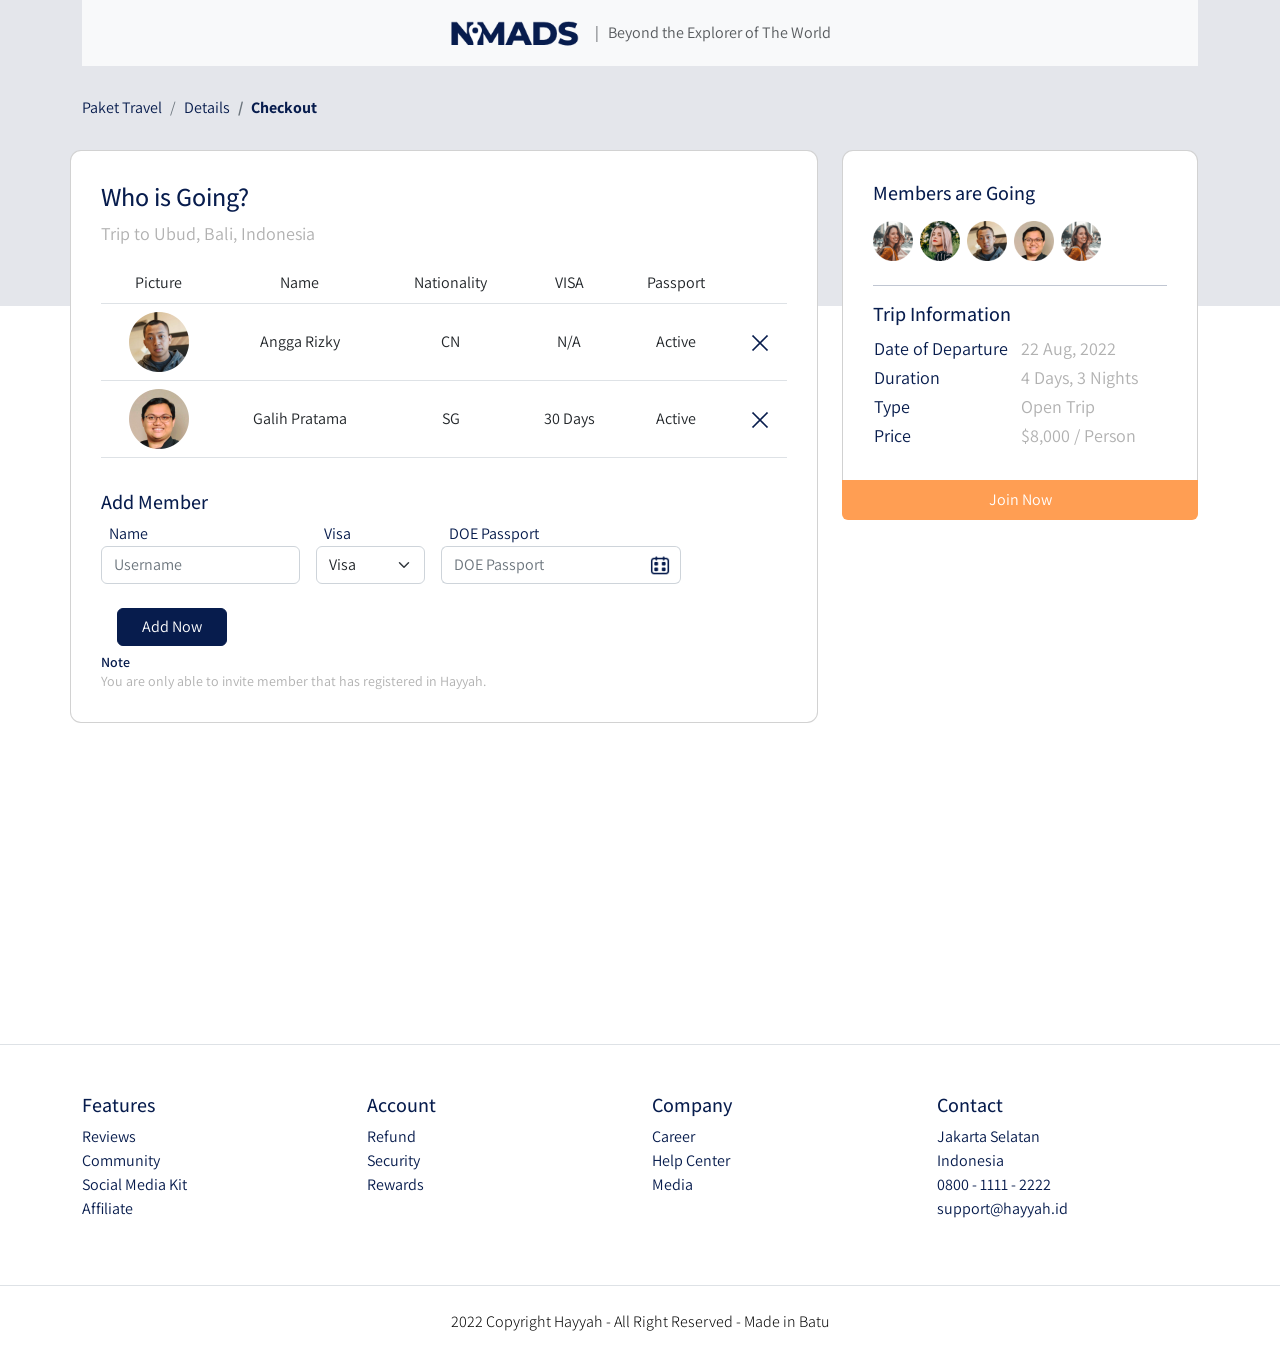
==== checkout.html @ 76435b39 "Changes to be committed: 	new file:   checkout.html 	new file:   details.html 	new file:   frontend/" ====
<!DOCTYPE html>
<html lang="en">
    <head>
        <meta charset="UTF-8">
        <meta name="viewport" content="width=device-width, initial-scale=1.0">
        <meta http-equiv="X-UA-Compatible" content="ie=edge">
        <title>Document</title>
        <!-- Google Fonts -->
        <link rel="preconnect" href="https://fonts.googleapis.com">
        <link rel="preconnect" href="https://fonts.gstatic.com" crossorigin>
        <link href="https://fonts.googleapis.com/css2?family=Assistant:wght@200;300;400;500;600;700;800&family=Playfair+Display:ital,wght@0,400;0,500;0,600;0,700;0,800;0,900;1,400;1,500;1,600;1,700;1,800;1,900&display=swap" rel="stylesheet">
        <!-- Bootstrap CSS -->
        <link rel="stylesheet" href="frontend/libraries/bootstrap/css/bootstrap.css">
        <!-- XZoom CSS -->
        <link rel="stylesheet" href="frontend/libraries/xzoom/xzoom.min.css">
        <!-- Gijgo CSS -->
        <link rel="stylesheet" href="frontend/libraries/gijgo/css/gijgo.min.css">
        <!-- Costum CSS -->
        <link rel="stylesheet" href="frontend/styles/style.css">
    </head>
    <body>
        <!-- NavBar Starts -->
        <div class="container">
            <nav class="navbar navbar-expand-lg bg-light">
                <div class="container-fluid">
                    <div class="navbar-nav ms-auto me-auto me-lg-0">
                        <a href="index.html" class="navbar-brand">
                            <img src="frontend/images/logo.png" alt="">
                        </a>
                    </div>

                    <ul class="navbar-nav me-auto d-none d-lg-block">
                        <li>
                            <span class="text-muted">
                                | &nbsp; Beyond the Explorer of The World
                            </span>
                        </li>
                    </ul>
                </div>
            </nav>
        </div>
        <!-- NavBar Ends -->

        <!-- Header Starts -->
        <main>
            <section class="section-details-header">

            </section>

            <section class="section-details-content">
                <div class="container">
                    <div class="row">
                        <div class="col">
                            <nav>
                                <ol class="breadcrumb">
                                    <li class="breadcrumb-item">Paket Travel</li>
                                    <li class="breadcrumb-item">Details</li>
                                    <li class="breadcrumb-item active">Checkout</li>
                                </ol>
                            </nav>
                        </div>
                    </div>

                    <div class="row">
                        <div class="col-lg-8 ps-lg-0">
                            <div class="card card-details">
                                <h1>Who is Going?</h1>
                                <p>Trip to Ubud, Bali, Indonesia</p>

                                <div class="attendee">
                                    <table class="table table-responsive-sm text-center">
                                        <thead>
                                            <tr>
                                                <td>Picture</td>
                                                <td>Name</td>
                                                <td>Nationality</td>
                                                <td>VISA</td>
                                                <td>Passport</td>
                                                <td></td>
                                            </tr>
                                        </thead>

                                        <tbody>
                                            <tr>
                                                <td>
                                                    <img src="frontend/images/avatar-4@2x.png" height="60">
                                                </td>
                                                <td class="align-middle">
                                                    Angga Rizky
                                                </td>
                                                <td class="align-middle">
                                                    CN
                                                </td>
                                                <td class="align-middle">
                                                    N/A
                                                </td>
                                                <td class="align-middle">
                                                    Active
                                                </td>
                                                <td class="align-middle">
                                                    <a href="#">
                                                        <img src="frontend/images/ic_remove@2x.png" alt="" width="20">
                                                    </a>
                                                </td>
                                            </tr>
                                            <tr>
                                                <td>
                                                    <img src="frontend/images/avatar-5@2x.png" height="60">
                                                </td>
                                                <td class="align-middle">
                                                    Galih Pratama
                                                </td>
                                                <td class="align-middle">
                                                    SG
                                                </td>
                                                <td class="align-middle">
                                                    30 Days
                                                </td>
                                                <td class="align-middle">
                                                    Active
                                                </td>
                                                <td class="align-middle">
                                                    <a href="#">
                                                        <img src="frontend/images/ic_remove@2x.png" alt="" width="20">
                                                    </a>
                                                </td>
                                            </tr>
                                        </tbody>
                                    </table>
                                </div>

                                <div class="member mt-3">
                                    <h2>Add Member</h2>
                                    <form class="d-flex flex-row align-items-center flex-wrap">
                                        <div class="row">
                                            <div class="col">
                                                <label for="username" class="sr-only ms-2">Name</label>
                                                <input type="text" class="form-control mb-2 me-sm-2" name="username" id="username" placeholder="Username">
                                            </div>
                                        </div>

                                        <div class="row">
                                            <div class="col ms-3">
                                                <label for="visa" class="sr-only ms-2">Visa</label>
                                                <select name="visa" id="visa" class="form-select mb-2 me-sm-2">
                                                    <option value="visa" selected>Visa</option>
                                                    <option value="30Days">30 Days</option>
                                                    <option value="NA">N/A</option>
                                                </select>
                                            </div>
                                        </div>

                                        <div class="row">
                                            <div class="col ms-3">
                                                <label for="doePassport" class="sr-only ms-2">DOE Passport</label>
                                                <div class="input-group mb-2 me-sm-2">
                                                    <input type="text" name="doePassport" id="doePassport" class="form-control datepicker" placeholder="DOE Passport">
                                                </div>
                                            </div>
                                        </div>

                                        <div class="row">
                                            <div class="col ms-3 mt-3">
                                                <button type="submit" class="btn btn-add-now px-4">Add Now</button>
                                            </div>
                                        </div>
                                    </form>

                                    <h3 class="mt-2 mb-0">Note</h3>
                                    <p class="disclaimer mb-0">
                                        You are only able to invite member that has registered in Hayyah.
                                    </p>
                                </div>
                            </div>
                        </div>

                        <div class="col-lg-4">
                            <div class="card card-details card-right">
                                <h2>Members are Going</h2>

                                <div class="members my-2">
                                    <img src="frontend/images/avatar-2@2x.png" class="members-img me-1">
                                    <img src="frontend/images/avatar-3@2x.png" class="members-img me-1">
                                    <img src="frontend/images/avatar-4@2x.png" class="members-img me-1">
                                    <img src="frontend/images/avatar-5@2x.png" class="members-img me-1">
                                    <img src="frontend/images/avatar-2@2x.png" class="members-img me-1">
                                </div>

                                <hr>

                                <h2>Trip Information</h2>
                                <table class="trip-information">
                                    <tr>
                                        <th width="50%">Date of Departure</th>
                                        <td width="50%">22 Aug, 2022</td>
                                    </tr>
                                    <tr>
                                        <th width="50%">Duration</th>
                                        <td width="50%">4 Days, 3 Nights</td>
                                    </tr>
                                    <tr>
                                        <th width="50%">Type</th>
                                        <td width="50%">Open Trip</td>
                                    </tr>
                                    <tr>
                                        <th width="50%">Price</th>
                                        <td width="50%">$8,000 / Person</td>
                                    </tr>
                                </table>
                            </div>

                            <div class="join-container">
                                <a href="#" class="btn d-block btn-join-now mt-3 py-2">Join Now</a>
                            </div>
                        </div>
                    </div>
                </div>
            </section>
        </main>
        <!-- Header Ends -->

        <!-- Footer Starts -->
        <footer class="section-footer mt-5 mb-4 border-top">
            <div class="container pt-5 pb-5">
                <div class="row jusify-content-center">
                    <div class="col-12">
                        <div class="row">
                            <div class="col-sm-12 col-md-6 col-lg-3">
                                <h5>Features</h5>

                                <ul class="list-unstyled">
                                    <li><a href="#">Reviews</a></li>
                                    <li><a href="#">Community</a></li>
                                    <li><a href="#">Social Media Kit</a></li>
                                    <li><a href="#">Affiliate</a></li>
                                </ul>
                            </div>

                            <div class="col-sm-12 col-md-6 col-lg-3">
                                <h5>Account</h5>

                                <ul class="list-unstyled">
                                    <li><a href="#">Refund</a></li>
                                    <li><a href="#">Security</a></li>
                                    <li><a href="#">Rewards</a></li>
                                </ul>
                            </div>

                            <div class="col-sm-12 col-md-6 col-lg-3">
                                <h5>Company</h5>

                                <ul class="list-unstyled">
                                    <li><a href="#">Career</a></li>
                                    <li><a href="#">Help Center</a></li>
                                    <li><a href="#">Media</a></li>
                                </ul>
                            </div>

                            <div class="col-sm-12 col-md-6 col-lg-3">
                                <h5>Contact</h5>

                                <ul class="list-unstyled">
                                    <li><a href="#">Jakarta Selatan</a></li>
                                    <li><a href="#">Indonesia</a></li>
                                    <li><a href="#">0800 - 1111 - 2222</a></li>
                                    <li><a href="#">support@hayyah.id</a></li>
                                </ul>
                            </div>
                        </div>
                    </div>
                </div>
            </div>

            <div class="container-fluid">
                <div class="row justify-content-center align-items-center border-top pt-4">
                    <div class="col-auto text-black fw-light">2022 Copyright Hayyah - All Right Reserved - Made in Batu</div>
                </div>
            </div>
        </footer>
        <!-- Footer Ends -->

        <!-- JQuery JS -->
        <script src="frontend/libraries/jquery/jquery-3.6.0.min.js"></script>
        <!-- Popper JS -->
        <!-- <script src="https://unpkg.com/@popperjs/core@2"></script> -->
        <script src="https://cdn.jsdelivr.net/npm/@popperjs/core@2.11.5/dist/umd/popper.min.js" integrity="sha384-Xe+8cL9oJa6tN/veChSP7q+mnSPaj5Bcu9mPX5F5xIGE0DVittaqT5lorf0EI7Vk" crossorigin="anonymous"></script>
        <!-- Bootstrap JS -->
        <script src="frontend/libraries/bootstrap/js/bootstrap.js"></script>
        <!-- Retina JS -->
        <script src="frontend/libraries/retina/retina.min.js"></script>
        <!-- XZoom JS -->
        <script src="frontend/libraries/xzoom/xzoom.min.js"></script>
        <!-- Gijgo JS -->
        <script src="frontend/libraries/gijgo/js/gijgo.min.js"></script>
        <!-- Custom JS -->
        <script>
            $( document ).ready( function () {
                // XZoom
                $( '.xzoom, .xzoom-gallery' ).xzoom( {
                    zoomWidth: 500,
                    title: false,
                    tint: '#333',
                    Xoffset: 15
                } );

                // Gijgo
                $( '.datepicker' ).datepicker( {
                    uiLibrary: 'bootstrap4',
                    icons: {
                        rightIcon: '<img src="frontend/images/ic_doe.png" />'
                    }
                } );
            } );
        </script>
    </body>
</html>
---- frontend/libraries/xzoom/xzoom.min.css ----
.xzoom-lens img,.xzoom-preview img,.xzoom-source img{display:block;max-width:none;max-height:none;-webkit-transition:none;-moz-transition:none;-o-transition:none;transition:none}.xzoom-container{display:inline-block}.xzoom-thumbs{text-align:center;margin-bottom:10px}.xzoom{-webkit-box-shadow:0 0 5px 0 rgba(0,0,0,.5);-moz-box-shadow:0 0 5px 0 rgba(0,0,0,.5);box-shadow:0 0 5px 0 rgba(0,0,0,.5)}.xzoom2,.xzoom3,.xzoom4,.xzoom5{-webkit-box-shadow:0 0 5px 0 rgba(0,0,0,.5);-moz-box-shadow:0 0 5px 0 rgba(0,0,0,.5);box-shadow:0 0 5px 0 rgba(0,0,0,.5)}.xzoom-gallery,.xzoom-gallery2,.xzoom-gallery3,.xzoom-gallery4,.xzoom-gallery5{border:1px solid #cecece;margin-left:5px;margin-bottom:10px}.xzoom-hidden,.xzoom-source{display:block;position:static;float:none;clear:both}.xzoom-hidden{overflow:hidden}.xzoom-preview{border:1px solid #888;background:#2f4f4f;box-shadow:0 0 10px rgba(0,0,0,.5)}.xzoom-lens{border:1px solid #555;box-shadow:0 0 10px rgba(0,0,0,.5);cursor:crosshair}.xzoom-loading{background-position:center center;background-repeat:no-repeat;border-radius:100%;opacity:.7;background:url(../example/images/xloading.gif);width:48px;height:48px}.xactive{-webkit-box-shadow:0 0 3px 0 #4aa9d2;-moz-box-shadow:0 0 3px 0 #4aa9d2;box-shadow:0 0 3px 0 #4aa9d2;border:1px solid #4aaad2}.xzoom-caption{position:absolute;bottom:-43px;left:0;background:#000;width:100%;text-align:left}.xzoom-caption span{color:#fff;font-family:Arial,sans-serif;display:block;font-size:.75em;font-weight:700;padding:10px}
---- frontend/libraries/gijgo/css/gijgo.min.css ----
.gj-button-md,.gj-text-align-center{text-align:center}.gj-button-md,.gj-modal{overflow:hidden;outline:0}.gj-button-md,.gj-button-md-group{position:relative;vertical-align:middle}.gj-button,.gj-button-md,.gj-cursor-pointer{cursor:pointer}.gj-button{background-color:#f5f5f5;border:1px solid #ddd;color:#000;border-radius:3px;padding:6px 10px}.gj-unselectable{-webkit-touch-callout:none;-webkit-user-select:none;-khtml-user-select:none;-moz-user-select:none;-ms-user-select:none;user-select:none}.gj-row{display:-webkit-box;display:-ms-flexbox;display:flex;-ms-flex-wrap:wrap;flex-wrap:wrap}.gj-margin-left-5{margin-left:5px}.gj-margin-left-10{margin-left:10px}.gj-width-full{width:100%}.gj-font-size-16{font-size:16px}.gj-hidden{display:none}.gj-button-md{background:0 0;border:none;border-radius:2px;color:rgba(0,0,0,.87);height:36px;margin:0;min-width:64px;padding:0 16px;display:inline-block;font-family:Roboto,Helvetica,Arial,sans-serif;font-size:1rem;font-weight:500;text-transform:uppercase;letter-spacing:0;will-change:box-shadow;transition:box-shadow .2s cubic-bezier(.4,0,1,1),background-color .2s cubic-bezier(.4,0,.2,1),color .2s cubic-bezier(.4,0,.2,1);text-decoration:none;line-height:36px;-webkit-user-select:none;-moz-user-select:none;-ms-user-select:none;user-select:none}.gj-button-md:hover{background-color:rgba(158,158,158,.2)}.gj-button-md:disabled{color:rgba(0,0,0,.26);background:0 0}.gj-button-md .gj-icon,.gj-button-md .material-icons{vertical-align:middle}.gj-button-md.gj-button-md-icon{width:24px;height:31px;min-width:24px;padding:0;display:table}ul.gj-list-bootstrap li [data-role=image],ul.gj-list-md li [data-role=checkbox],ul.gj-list-md li [data-role=image]{height:24px;width:24px}.gj-button-md.gj-button-md-icon .gj-icon,.gj-button-md.gj-button-md-icon .material-icons{display:table-cell;margin-right:0;width:24px;height:24px}.gj-button-md.active{background-color:rgba(158,158,158,.4)}.gj-button-md-group{display:inline-block}.gj-textbox-md{border:none;border-bottom:1px solid rgba(0,0,0,.42);display:block;font-family:Helvetica,Arial,sans-serif;font-size:16px;line-height:16px;padding:4px 0;margin:0;width:100%;background:0 0;text-align:left;color:rgba(0,0,0,.87)}.gj-textbox-md:active,.gj-textbox-md:focus{border-bottom:2px solid rgba(0,0,0,.42);outline:0}.gj-textbox-md::placeholder{color:#8e8e8e}.gj-textbox-md:-ms-input-placeholder{color:#8e8e8e}.gj-textbox-md::-ms-input-placeholder{color:#8e8e8e}.gj-md-spacer-24{min-width:24px;width:24px;display:inline-block}.gj-md-spacer-32{min-width:32px;width:32px;display:inline-block}.gj-modal{position:fixed;top:0;right:0;bottom:0;left:0;z-index:1203;display:none;-webkit-overflow-scrolling:touch;background-color:rgba(0,0,0,.54118);transition:.2s ease opacity;will-change:opacity}ul.gj-list li [data-role=wrapper]{display:table;width:100%}ul.gj-list li [data-role=checkbox],ul.gj-list li [data-role=image]{display:table-cell;vertical-align:middle;text-align:center}ul.gj-list li [data-role=display]{display:table-cell;vertical-align:middle;cursor:pointer}ul.gj-list li [data-role=display]:empty:before{content:"\200b"}ul.gj-list-bootstrap{padding-left:0;margin-bottom:0}ul.gj-list-bootstrap li{padding:0}ul.gj-list-bootstrap li [data-role=wrapper]{padding:0 10px}ul.gj-list-bootstrap li [data-role=checkbox]{width:24px;padding:3px}ul.gj-list-bootstrap li [data-role=display]{padding:8px 0 8px 4px}.list-group-item.active ul li,.list-group-item.active:focus ul li,.list-group-item.active:hover ul li{text-shadow:none;color:initial}ul.gj-list-md{padding:0;list-style:none;line-height:24px;letter-spacing:0;color:#616161}.gj-picker-md,ul.gj-list-md li{font-family:Roboto,Helvetica,Arial,sans-serif;font-size:16px;font-weight:400;letter-spacing:.04em;line-height:1}ul.gj-list-md li{display:list-item;list-style-type:none;padding:0;min-height:unset;box-sizing:border-box;align-items:center;cursor:default;overflow:hidden;-webkit-flex-direction:row;-ms-flex-direction:row;flex-direction:row;-webkit-flex-wrap:nowrap;-ms-flex-wrap:nowrap;flex-wrap:nowrap}ul.gj-list-md li [data-role=display]{padding:8px 0 8px 5px;order:0;flex-grow:2;text-decoration:none;box-sizing:border-box;align-items:center;text-align:left;color:rgba(0,0,0,.87)}ul.gj-list-md li.disabled>[data-role=wrapper]>[data-role=display]{color:#9E9E9E}.gj-list-md-active{background:#e0e0e0;color:#3f51b5}.gj-picker{position:absolute;z-index:1203;background-color:#fff}.gj-picker .selected{color:#fff}.gj-picker-md{color:rgba(0,0,0,.87);border:1px solid #E0E0E0}.gj-modal .gj-picker-md{border:0}.gj-picker-md [role=header]{color:rgba(255,255,255,.54);display:flex;background:#2196f3;align-items:baseline;user-select:none;justify-content:center}.gj-picker-md [role=footer]{float:right;padding:10px}.gj-picker-md [role=footer] button.gj-button-md{color:#2196f3;font-weight:700;font-size:13px}.gj-picker-bootstrap{border:1px solid #E0E0E0}.gj-picker-bootstrap .selected{color:#888}.gj-picker-bootstrap [role=header]{background:#eee;color:#AAA}@font-face{font-family:gijgo-material;src:url(../fonts/gijgo-material.eot?235541);src:url(../fonts/gijgo-material.eot?235541#iefix) format('embedded-opentype'),url(../fonts/gijgo-material.ttf?235541) format('truetype'),url(../fonts/gijgo-material.woff?235541) format('woff'),url(../fonts/gijgo-material.svg?235541#gijgo-material) format('svg');font-weight:400;font-style:normal}.gj-icon{font-family:gijgo-material!important;font-size:24px;speak:none;font-style:normal;font-weight:400;font-variant:normal;text-transform:none;line-height:1;letter-spacing:0;-webkit-font-feature-settings:"liga";-moz-font-feature-settings:"liga=1";-moz-font-feature-settings:"liga";-ms-font-feature-settings:"liga" 1;font-feature-settings:"liga";-webkit-font-variant-ligatures:discretionary-ligatures;font-variant-ligatures:discretionary-ligatures;-webkit-font-smoothing:antialiased;-moz-osx-font-smoothing:grayscale}.gj-icon.undo:before{content:"\e900"}.gj-icon.vertical-align-top:before{content:"\e901"}.gj-icon.vertical-align-center:before{content:"\e902"}.gj-icon.vertical-align-bottom:before{content:"\e903"}.gj-icon.arrow-dropup:before{content:"\e904"}.gj-icon.clock:before{content:"\e905"}.gj-icon.refresh:before{content:"\e906"}.gj-icon.last-page:before{content:"\e907"}.gj-icon.first-page:before{content:"\e908"}.gj-icon.cancel:before{content:"\e909"}.gj-icon.clear:before{content:"\e90a"}.gj-icon.check-circle:before{content:"\e90b"}.gj-icon.delete:before{content:"\e90c"}.gj-icon.arrow-upward:before{content:"\e90d"}.gj-icon.arrow-forward:before{content:"\e90e"}.gj-icon.arrow-downward:before{content:"\e90f"}.gj-icon.arrow-back:before{content:"\e910"}.gj-icon.list-numbered:before{content:"\e911"}.gj-icon.list-bulleted:before{content:"\e912"}.gj-icon.indent-increase:before{content:"\e913"}.gj-icon.indent-decrease:before{content:"\e914"}.gj-icon.redo:before{content:"\e915"}.gj-icon.align-right:before{content:"\e916"}.gj-icon.align-left:before{content:"\e917"}.gj-icon.align-justify:before{content:"\e918"}.gj-icon.align-center:before{content:"\e919"}.gj-icon.strikethrough:before{content:"\e91a"}.gj-icon.italic:before{content:"\e91b"}.gj-icon.underlined:before{content:"\e91c"}.gj-icon.bold:before{content:"\e91d"}.gj-icon.arrow-dropdown:before{content:"\e91e"}.gj-icon.done:before{content:"\e91f"}.gj-icon.pencil:before{content:"\e920"}.gj-icon.minus:before{content:"\e921"}.gj-icon.plus:before{content:"\e922"}.gj-icon.chevron-up:before{content:"\e923"}.gj-icon.chevron-right:before{content:"\e924"}.gj-icon.chevron-down:before{content:"\e925"}.gj-icon.chevron-left:before{content:"\e926"}.gj-icon.event:before{content:"\e927"}.gj-draggable{cursor:move}.gj-resizable-handle{position:absolute;font-size:.1px;display:block;-ms-touch-action:none;touch-action:none;z-index:1203}.gj-dialog-bootstrap [data-role=title],.gj-dialog-bootstrap4 [data-role=title]{display:inline}.gj-dialog-bootstrap,.gj-dialog-bootstrap4,.gj-dialog-md{z-index:1202;overflow:hidden}.gj-resizable-n{cursor:n-resize;height:7px;width:100%;top:-5px;left:0}.gj-resizable-e{cursor:e-resize;width:7px;right:-5px;top:0;height:100%}.gj-resizable-s{cursor:s-resize;height:7px;width:100%;bottom:-5px;left:0}.gj-resizable-w{cursor:w-resize;width:7px;left:-5px;top:0;height:100%}.gj-resizable-se{cursor:se-resize;width:12px;height:12px;right:1px;bottom:1px}.gj-resizable-sw{cursor:sw-resize;width:9px;height:9px;left:-5px;bottom:-5px}.gj-resizable-nw{cursor:nw-resize;width:9px;height:9px;left:-5px;top:-5px}.gj-resizable-ne{cursor:ne-resize;width:9px;height:9px;right:-5px;top:-5px}.gj-dialog-footer{position:absolute;bottom:0;width:100%;margin-top:0}.gj-dialog-scrollable [data-role=body]{overflow-x:hidden;overflow-y:scroll}.gj-dialog-bootstrap [data-role=close]{line-height:1.42857143}.gj-dialog-bootstrap4 [data-role=close]{line-height:1.5}.gj-dialog-md{background-color:#FFF;border:none;box-shadow:0 11px 15px -7px rgba(0,0,0,.2),0 24px 38px 3px rgba(0,0,0,.14),0 9px 46px 8px rgba(0,0,0,.12);box-sizing:border-box;position:relative;display:-webkit-box;display:-webkit-flex;display:-ms-flexbox;display:flex;-webkit-box-orient:vertical;-webkit-box-direction:normal;-webkit-flex-direction:column;-ms-flex-direction:column;flex-direction:column;-webkit-background-clip:padding-box;background-clip:padding-box;outline:0}.gj-dialog-md-header{padding:24px 24px 0;font-family:Roboto,Helvetica,Arial,sans-serif}.gj-dialog-md-title{margin:0;font-weight:400;display:inline;line-height:28px;font-size:20px}.gj-dialog-md-close{-webkit-appearance:none;padding:0;cursor:pointer;background:0 0;border:0;float:right;line-height:28px;font-size:28px}.gj-dialog-md-body{padding:20px 24px 24px;color:rgba(0,0,0,.54);font-family:Helvetica,Arial,sans-serif;font-size:14px;font-weight:400;line-height:20px}.gj-dialog-md-footer{padding:8px 8px 8px 24px;display:-webkit-flex;display:-ms-flexbox;display:flex;-webkit-flex-direction:row-reverse;-ms-flex-direction:row-reverse;flex-direction:row-reverse;-webkit-flex-wrap:wrap;-ms-flex-wrap:wrap;flex-wrap:wrap;box-sizing:border-box}.gj-dialog-md-footer>:first-child{margin-right:0}.gj-dialog-md-footer>*{margin-right:8px;height:36px}DIV.gj-grid-wrapper{margin:auto;position:relative;clear:both;z-index:1}TABLE.gj-grid{margin:auto;border-collapse:collapse;width:100%;table-layout:fixed}TABLE.gj-grid THEAD TH [data-role=selectAll]{margin:auto}table.gj-grid-bootstrap thead th [data-role=sorticon],table.gj-grid-md thead th [data-role=sorticon]{margin-left:5px}TABLE.gj-grid THEAD TH [data-role=title],TABLE.gj-grid THEAD TH [data-role=sorticon]{display:inline-block}TABLE.gj-grid THEAD TH{overflow:hidden;text-overflow:ellipsis}TABLE.gj-grid.autogrow-header-row THEAD TH{overflow:auto;text-overflow:initial;white-space:pre-wrap;-ms-word-break:break-word;word-break:break-word}TABLE.gj-grid>tbody>tr>td{overflow:hidden;position:relative}table.gj-grid tbody div[data-role=display]{vertical-align:middle;text-indent:0;white-space:pre-wrap;-ms-word-break:break-word;word-break:break-word}table.gj-grid.fixed-body-rows tbody div[data-role=display]{overflow:hidden;text-overflow:ellipsis;white-space:nowrap;-ms-word-break:initial;word-break:initial}table.gj-grid tfoot DIV[data-role=display]{vertical-align:middle;text-indent:0;display:flex}TABLE.gj-grid .fa{padding:2px}TABLE.gj-grid>tbody>tr>td>div{padding:2px;overflow:hidden}DIV.gj-grid-wrapper DIV.gj-grid-loading-cover{background:#BBB;opacity:.5;position:absolute;vertical-align:middle}DIV.gj-grid-wrapper DIV.gj-grid-loading-text{position:absolute;font-weight:700}table.gj-grid-bootstrap thead th{background-color:#f5f5f5;vertical-align:middle}table.gj-grid-bootstrap thead th [data-role=sorticon] i.gj-icon,table.gj-grid-bootstrap thead th [data-role=sorticon] i.material-icons{position:absolute;font-size:20px;top:15px}table.gj-grid-bootstrap tbody tr td div[data-role=display]{padding:0}.gj-grid-bootstrap-4 .gj-checkbox-bootstrap{display:inline-block;padding-top:2px}.gj-grid-bootstrap-4 tbody tr.active{background-color:rgba(0,0,0,.075)}.gj-grid-md{position:relative;border:1px solid #e0e0e0;border-collapse:collapse;white-space:nowrap;font-size:13px;font-family:Roboto,Helvetica,Arial,sans-serif;background-color:#fff}.gj-grid-md td:first-of-type,.gj-grid-md th:first-of-type{padding-left:24px}.gj-grid-md td,.gj-grid-md th{padding:12px 18px;position:relative;box-sizing:border-box}.gj-grid-md th{vertical-align:bottom;font-weight:700;line-height:31px;letter-spacing:0;height:56px;font-size:12px;color:rgba(0,0,0,.54);text-align:right}.gj-grid-md td{height:48px;border-top:1px solid #e0e0e0;border-bottom:1px solid #e0e0e0;text-align:left;color:rgba(0,0,0,.87)}.gj-grid-bootstrap tbody tr.gj-grid-top-border td,.gj-grid-md tbody tr.gj-grid-top-border td{border-top:2px solid #777}.gj-grid-bootstrap tbody tr.gj-grid-bottom-border td,.gj-grid-md tbody tr.gj-grid-bottom-border td{border-bottom:2px solid #777}.gj-grid-md tbody tr{position:relative;height:48px;transition-duration:.28s;transition-timing-function:cubic-bezier(.4,0,.2,1);transition-property:background-color}.gj-grid-md tbody tr:hover{background-color:#EEE}.gj-grid-md tbody tr.gj-grid-md-select{background-color:#F5F5F5}table.gj-grid-md thead th [data-role=sorticon] i.gj-icon,table.gj-grid-md thead th [data-role=sorticon] i.material-icons{position:absolute;font-size:16px;top:19px}table.gj-grid-md thead th.gj-grid-select-all{padding-bottom:3px}@media only all{td.display-1120,td.display-320,td.display-480,td.display-640,td.display-800,td.display-960,th.display-1120,th.display-320,th.display-480,th.display-640,th.display-800,th.display-960{display:none}}@media screen and (min-width:20em){TABLE.gj-grid-bootstrap td.display-320,TABLE.gj-grid-bootstrap th.display-320{display:table-cell}}@media screen and (min-width:30em){TABLE.gj-grid-bootstrap td.display-480,TABLE.gj-grid-bootstrap th.display-480{display:table-cell}}@media screen and (min-width:40em){TABLE.gj-grid-bootstrap td.display-640,TABLE.gj-grid-bootstrap th.display-640{display:table-cell}}@media screen and (min-width:50em){TABLE.gj-grid-bootstrap td.display-800,TABLE.gj-grid-bootstrap th.display-800{display:table-cell}}@media screen and (min-width:60em){TABLE.gj-grid-bootstrap td.display-960,TABLE.gj-grid-bootstrap th.display-960{display:table-cell}}@media screen and (min-width:70em){TABLE.gj-grid-bootstrap td.display-1120,TABLE.gj-grid-bootstrap th.display-1120{display:table-cell}}.gj-grid-md tfoot tr th{padding-right:14px}.gj-grid-md tfoot tr[data-role=pager] .gj-grid-mdl-pager-label{padding-left:5px;padding-right:5px}.gj-grid-md tfoot tr[data-role=pager] .gj-dropdown-md{margin-left:12px}.gj-grid-md tfoot tr[data-role=pager] .gj-dropdown-md [role=presenter]{font-size:12px;font-weight:700;color:rgba(0,0,0,.54)}.gj-grid-md tfoot tr[data-role=pager] .gj-dropdown-md [role=presenter] [role=display]{text-align:right}.gj-grid-md tfoot tr[data-role=pager] .gj-grid-md-limit-select{margin-left:10px;font-size:12px;font-weight:700;color:rgba(0,0,0,.54)}.gj-grid-bootstrap tfoot tr[data-role=pager] th{line-height:30px;background-color:#f5f5f5}.gj-grid-bootstrap tfoot tr[data-role=pager] th>div>button,.gj-grid-bootstrap tfoot tr[data-role=pager] th>div>div{margin-right:5px}.gj-grid-bootstrap-4 tfoot tr[data-role=pager] th>div button{height:34px}.gj-grid-bootstrap-4 tfoot tr[data-role=pager] th div .gj-dropdown-bootstrap-4 .gj-dropdown-expander-mi .gj-icon{top:5px}.gj-grid-bootstrap-3 tfoot tr[data-role=pager] th>div>input{margin-right:5px;width:40px;text-align:right;display:inline-block;font-weight:700}.gj-grid-bootstrap-4 tfoot tr[data-role=pager] th>div>div.input-group{width:40px}.gj-grid-bootstrap-4 tfoot tr[data-role=pager] th>div>div.input-group input{text-align:right;font-weight:700;height:34px;padding-top:2px;padding-bottom:6px}.gj-grid-bootstrap tfoot tr[data-role=pager] th>div>select{display:inline-block;margin-right:5px;width:60px}.gj-grid-bootstrap tfoot tr[data-role=pager] th .gj-dropdown-bootstrap .gj-list-bootstrap [data-role=display]{line-height:14px}.gj-grid-bootstrap tfoot tr[data-role=pager] th .gj-dropdown-bootstrap [role=presenter] [role=display]{font-weight:700}.gj-grid-bootstrap tfoot tr[data-role=pager] th .gj-dropdown-bootstrap-3 [role=presenter]{padding:2px 8px}.gj-grid-bootstrap tfoot tr[data-role=pager] th .gj-dropdown-bootstrap-4 [role=presenter]{padding:1px 8px}.gj-grid thead tr th div.gj-grid-column-resizer-wrapper{position:relative;width:100%;height:0;top:0;left:0;padding:0}span.gj-grid-column-resizer{position:absolute;right:0;width:10px;top:-100px;height:300px;z-index:1203;cursor:e-resize}.gj-grid-resize-cursor{cursor:e-resize}.gj-grid-md tbody tr td.gj-grid-left-border,.gj-grid-md thead tr th.gj-grid-left-border{border-left:3px solid #777}.gj-grid-md tbody tr td.gj-grid-right-border,.gj-grid-md thead tr th.gj-grid-right-border{border-right:3px solid #777}.gj-grid-bootstrap tbody tr td.gj-grid-left-border,.gj-grid-bootstrap thead tr th.gj-grid-left-border{border-left:5px solid #ddd}.gj-grid-bootstrap tbody tr td.gj-grid-right-border,.gj-grid-bootstrap thead tr th.gj-grid-right-border{border-right:5px solid #ddd}.gj-dirty{position:absolute;top:0;left:0;border-style:solid;border-width:3px;border-color:red transparent transparent red;padding:0;overflow:hidden;vertical-align:top}.gj-grid-md tbody tr td.gj-grid-management-column{padding:3px}.gj-grid-md tbody tr td[data-mode=edit]{padding:0 18px}.gj-grid-bootstrap tbody tr td[data-mode=edit],.gj-grid-bootstrap tbody tr td[data-mode=edit] [data-role=edit],.gj-grid-md tbody .gj-dropdown-md [role=presenter] [role=display]{padding:0}.gj-grid-bootstrap-3 tbody tr td.gj-grid-management-column{padding:3px}.gj-grid-bootstrap-3 tbody tr td[data-mode=edit]{height:38px}.gj-grid-bootstrap-3 tbody tr td[data-mode=edit] [data-role=edit] input[type=text]{height:37px;padding:8px}.gj-grid-bootstrap-3 tbody tr td[data-mode=edit] .gj-dropdown-bootstrap [role=presenter]{border:0;border-radius:0;height:37px;padding-left:8px}.gj-grid-bootstrap-3 tbody tr td[data-mode=edit] .gj-datepicker-bootstrap{height:37px}.gj-grid-bootstrap-3 tbody tr td[data-mode=edit] .gj-datepicker-bootstrap [role=input]{height:37px;border:0;border-radius:0}.gj-grid-bootstrap-3 tbody tr td[data-mode=edit] .gj-datepicker-bootstrap [role=right-icon]{border:0;border-radius:0}.gj-grid-bootstrap-3 tbody tr td[data-mode=edit] .gj-checkbox-bootstrap{display:inline-block;padding-top:10px;height:32px}.gj-grid-bootstrap-4 tbody tr td.gj-grid-management-column{padding:6px}.gj-grid-bootstrap-4 tbody tr td[data-mode=edit] [data-role=edit] input[type=text]{height:48px;padding-left:12px}.gj-grid-bootstrap-4 tbody tr td[data-mode=edit] .gj-dropdown-bootstrap [role=presenter]{border:0;border-radius:0;height:48px;padding-left:12px;font-family:-apple-system,system-ui,BlinkMacSystemFont,"Segoe UI",Roboto,"Helvetica Neue",Arial,sans-serif}.gj-grid-bootstrap-4 tbody tr td[data-mode=edit] .gj-dropdown-bootstrap-4 [role=expander].gj-dropdown-expander-mi .gj-icon,.gj-grid-bootstrap-4 tbody tr td[data-mode=edit] .gj-dropdown-bootstrap-4 [role=expander].gj-dropdown-expander-mi .material-icons{top:13px}.gj-grid-bootstrap-4 tbody tr td[data-mode=edit] .gj-datepicker-bootstrap{height:48px}.gj-grid-bootstrap-4 tbody tr td[data-mode=edit] .gj-datepicker-bootstrap [role=input]{height:48px;border:0;border-radius:0}.gj-grid-bootstrap-4 tbody tr td[data-mode=edit] .gj-datepicker-bootstrap [role=right-icon]{background-color:#fff}.gj-grid-bootstrap-4 tbody tr td[data-mode=edit] .gj-datepicker-bootstrap [role=right-icon] button{border:0;border-radius:0;width:43px;position:relative}.gj-grid-bootstrap-4 tbody tr td[data-mode=edit] .gj-datepicker-bootstrap [role=right-icon] .gj-icon,.gj-grid-bootstrap-4 tbody tr td[data-mode=edit] .gj-datepicker-bootstrap [role=right-icon] .material-icons{top:13px;left:10px;font-size:24px}.gj-grid-bootstrap-4 tbody tr td[data-mode=edit] .gj-checkbox-bootstrap{display:inline-block;padding-top:15px;height:42px}.gj-grid-md thead tr[data-role=filter] th{border-top:1px solid #e0e0e0}div.gj-grid-wrapper div.gj-grid-bootstrap-toolbar{background-color:#f5f5f5;padding:8px;font-weight:700;border:1px solid #ddd}div.gj-grid-wrapper div.gj-grid-bootstrap-4-toolbar{background-color:#f5f5f5;padding:12px;font-weight:700;border:1px solid #ddd}div.gj-grid-wrapper div.gj-grid-md-toolbar{font-weight:700;font-size:24px;font-family:Helvetica,Arial,sans-serif;background-color:#fff;border-top:1px solid #e0e0e0;border-left:1px solid #e0e0e0;border-right:1px solid #e0e0e0;border-bottom:0;border-collapse:collapse;padding:0 18px;line-height:56px}.gj-checkbox-bootstrap,.gj-checkbox-md{min-width:0;font-weight:400;text-align:center;position:relative}table.gj-grid-scrollable tbody{overflow-y:auto;overflow-x:hidden;display:block}table.gj-grid-md.gj-grid-scrollable{border-bottom:0}table.gj-grid-md.gj-grid-scrollable tbody{border-right:1px solid #e0e0e0;border-bottom:1px solid #e0e0e0}table.gj-grid-md.gj-grid-scrollable tfoot{border-bottom:1px solid #e0e0e0}table.gj-grid-bootstrap.gj-grid-scrollable{border-bottom:0}table.gj-grid-bootstrap.gj-grid-scrollable tbody{border-right:1px solid #ddd;border-bottom:1px solid #ddd}table.gj-grid-bootstrap.gj-grid-scrollable tbody tr[data-role=row]:first-child td{border-top:0}table.gj-grid-bootstrap.gj-grid-scrollable tbody tr[data-role=row] td:first-child{border-left:0}table.gj-grid-bootstrap.gj-grid-scrollable tbody tr[data-role=row] td:last-child{border-right:0}table.gj-grid-bootstrap.gj-grid-scrollable tfoot{border-bottom:1px solid #ddd}ul.gj-list li [data-role=spacer]{display:table-cell}ul.gj-list li [data-role=expander]{display:table-cell;vertical-align:middle;text-align:center;cursor:pointer}[data-type=tree] ul li [data-role=expander].gj-tree-font-awesome-expander,[data-type=tree] ul li [data-role=expander].gj-tree-glyphicons-expander,[data-type=tree] ul li [data-role=expander].gj-tree-material-icons-expander{width:24px}[data-type=tree] ul li [data-role=expander].gj-tree-glyphicons-expander .glyphicon{top:4px;height:24px}.gj-tree-bootstrap-3 ul.gj-list-bootstrap li{border:0;border-radius:0;color:#333}.gj-tree-bootstrap-3 ul.gj-list-bootstrap li.active{color:#fff}.gj-tree-bootstrap-3 ul.gj-list-bootstrap li.disabled{color:#777;background-color:#eee}.gj-tree-bootstrap-4 ul.gj-list-bootstrap li{border:0;border-radius:0;color:#212529}.gj-tree-bootstrap-4 ul.gj-list-bootstrap li.active{color:#fff}.gj-tree-bootstrap-4 ul.gj-list-bootstrap li.disabled{color:#868e96}.gj-tree-bootstrap-4 ul.gj-list-bootstrap li ul.gj-list-bootstrap{width:100%}.gj-tree-bootstrap-border ul.gj-list-bootstrap li{border:1px solid #ddd}.gj-tree-bootstrap-border ul.gj-list-bootstrap li ul.gj-list-bootstrap li{border-left:0;border-right:0}.gj-tree-bootstrap-border ul.gj-list-bootstrap li:first-child{border-top-left-radius:4px;border-top-right-radius:4px}.gj-tree-bootstrap-border ul.gj-list-bootstrap li:last-child{border-bottom-left-radius:4px;border-bottom-right-radius:4px}.gj-tree-bootstrap-border ul.gj-list-bootstrap li ul.gj-list-bootstrap li:first-child{border-top-left-radius:0;border-top-right-radius:0}.gj-tree-bootstrap-border ul.gj-list-bootstrap li ul.gj-list-bootstrap li:last-child{border-bottom:0;border-bottom-left-radius:0;border-bottom-right-radius:0}ul.gj-list-bootstrap li [data-role=expander].gj-tree-material-icons-expander{padding-top:8px;padding-bottom:4px}.gj-tree-drag-el,.gj-tree-drag-el li{padding:0;margin:0}ul.gj-list-bootstrap li [data-role=expander].gj-tree-material-icons-expander .gj-icon{width:24px;height:24px}ul.gj-list-md li.disabled>[data-role=wrapper]>[data-role=expander]{color:#9E9E9E}.gj-tree-md-border ul.gj-list-md li{border:1px solid #616161;margin-bottom:-1px}.gj-tree-md-border ul.gj-list-md li ul.gj-list-md li{border-left:0;border-right:0}.gj-tree-md-border ul.gj-list-md li ul.gj-list-md li:last-child{border-bottom:0}.gj-tree-drop-above{border-top:1px solid #000}.gj-tree-bootstrap-3 ul.gj-list-bootstrap li [data-role=wrapper].drop-above,.gj-tree-bootstrap-4 ul.gj-list-bootstrap li [data-role=wrapper].drop-above{border-top:2px solid #000}.gj-tree-drop-below{border-bottom:1px solid #000}.gj-tree-bootstrap-3 ul.gj-list-bootstrap li [data-role=wrapper].drop-below,.gj-tree-bootstrap-4 ul.gj-list-bootstrap li [data-role=wrapper].drop-below{border-bottom:2px solid #000}.gj-tree-drag-el{z-index:1203}.gj-tree-drag-el [data-role=wrapper]{cursor:move;display:table}.gj-tree-drag-el [data-role=indicator]{width:14px;padding:0 3px;display:table-cell;vertical-align:middle;text-align:center}.gj-tree-bootstrap-drag-el li.list-group-item{border:0;background:unset}.gj-tree-bootstrap-drag-el [data-role=indicator],.gj-tree-md-drag-el [data-role=indicator]{width:24px;height:24px;padding:0}.gj-checkbox-bootstrap{font-size:0;margin:0;width:18px;height:18px;display:inline}.gj-checkbox-bootstrap input[type=checkbox]{display:none;margin-bottom:-12px}.gj-checkbox-bootstrap span{background:#fff;display:block;content:" ";width:18px;height:18px;line-height:11px;font-size:11px;padding:2px;color:#555;border:1px solid #CCC;border-radius:3px;transition:box-shadow .2s linear,border-color .2s linear;cursor:pointer;margin:auto}.gj-checkbox-bootstrap input[type=checkbox]:focus+span:before{outline:0;box-shadow:0 0 0 0 #66afe9,0 0 6px rgba(102,175,233,.6);border-color:#66afe9}.gj-datepicker-bootstrap :active,.gj-datepicker-bootstrap :focus,.gj-timepicker-bootstrap :active,.gj-timepicker-bootstrap :focus{box-shadow:none}.gj-checkbox-bootstrap input[type=checkbox][disabled]+span{opacity:.6;cursor:not-allowed}.gj-checkbox-bootstrap.gj-checkbox-bootstrap-4 span{line-height:16px;padding:0}.gj-checkbox-bootstrap-4.gj-checkbox-material-icons input[type=checkbox]:checked+span:after,.gj-checkbox-bootstrap-4.gj-checkbox-material-icons input[type=checkbox]:indeterminate+span:after{font-size:16px}.gj-checkbox-md{font-size:0;margin:0;width:16px;height:16px}.gj-checkbox-md input[type=checkbox]{display:none;margin-bottom:-12px}.gj-checkbox-md span{display:inline-block;box-sizing:border-box;width:16px;height:16px;margin:0;cursor:pointer;overflow:hidden;border:2px solid #616161;border-radius:2px;z-index:2}.gj-checkbox-md input[type=checkbox]:checked+span{border:2px solid #536DFE}.gj-checkbox-md input[type=checkbox]:checked+span:after{color:#FFF;background-color:#536DFE;position:absolute;left:1px;top:-15px}.gj-checkbox-md input[type=checkbox]:indeterminate+span{border:2px solid #616161}.gj-checkbox-md input[type=checkbox]:indeterminate+span:after{color:#616161;position:absolute;left:1px;top:-15px}.gj-checkbox-md input[type=checkbox][disabled]+span{border:2px solid #9E9E9E}.gj-editor-md,.gj-editor-md [role=body]{border:1px solid rgba(158,158,158,.2)}.gj-checkbox-md input[type=checkbox][disabled]+span:after{background-color:#9E9E9E}.gj-checkbox-md input[type=checkbox][disabled]:indeterminate+span:after{color:#FFF}.gj-checkbox-material-icons input[type=checkbox]:checked+span:after{content:"\e91f";font-size:14px;font-weight:700;white-space:pre}.gj-checkbox-material-icons input[type=checkbox]:indeterminate+span:after{content:"\e921";font-size:14px;font-weight:700;white-space:pre}.gj-checkbox-glyphicons input[type=checkbox]:checked+span:after{display:inline-block;font-family:'Glyphicons Halflings';content:"\e013 "}.gj-checkbox-glyphicons input[type=checkbox]:indeterminate+span:after{display:inline-block;font-family:'Glyphicons Halflings';content:"\2212 ";padding-right:1px}.gj-checkbox-fontawesome .fa{font-size:14px}.gj-checkbox-bootstrap.gj-checkbox-fontawesome .fa{line-height:18px}.gj-checkbox-fontawesome input[type=checkbox]:checked+span:before{content:"\f00c "}.gj-checkbox-fontawesome input[type=checkbox]:indeterminate+span:before{content:"\f068 "}.gj-editor [role=body]{overflow:auto;outline:transparent solid 0;box-sizing:border-box}.gj-editor-md{padding:7px;font-family:Roboto,Helvetica,Arial,sans-serif;font-size:14px;font-weight:500;letter-spacing:0}.gj-editor-md [role=toolbar]{margin-bottom:7px}.gj-editor-md [role=toolbar] .gj-button-md{min-width:54px;margin-right:5px}.gj-editor-md [role=toolbar] .gj-button-md .gj-icon{width:24px;height:24px}.gj-editor-bootstrap,.gj-editor-bootstrap [role=body]{border:1px solid #eceeef}.gj-editor-md p{margin:0;padding:0}.gj-editor-md blockquote{font-size:14px}.gj-editor-bootstrap{padding:7px}.gj-editor-bootstrap [role=toolbar]{margin-bottom:7px}.gj-editor-bootstrap [role=toolbar] .btn-group{margin-right:10px}.gj-editor-bootstrap [role=toolbar] button{height:36px}.gj-editor-bootstrap p{margin:0;padding:0}.gj-editor-bootstrap blockquote{font-size:14px}.gj-datepicker-md,.gj-dropdown-md [role=presenter]{font-family:Roboto,Helvetica,Arial,sans-serif;font-size:16px;font-weight:400;letter-spacing:.04em}.gj-dropdown{position:relative;border-collapse:separate}.gj-dropdown [role=presenter]{display:table;cursor:pointer;outline:0;position:relative}.gj-dropdown [role=presenter] [role=display]{display:table-cell;text-align:left;width:100%}.gj-dropdown [role=presenter] [role=expander]{display:table-cell;vertical-align:middle;text-align:center;width:24px;height:24px}.gj-dropdown-md [role=presenter]{line-height:1;color:rgba(0,0,0,.87);padding:0;border:0;border-bottom:1px solid rgba(0,0,0,.42);background:0 0}.gj-dropdown-md [role=presenter]:active,.gj-dropdown-md [role=presenter]:focus{border-bottom:2px solid rgba(0,0,0,.42)}.gj-dropdown-md [role=presenter] [role=display]{padding:4px 0;line-height:18px}.gj-dropdown-md [role=presenter] [role=display] .placeholder{color:#8e8e8e}.gj-dropdown-list-md{position:absolute;top:0;left:0;background-color:#f5f5f5;color:#000;margin:0;z-index:1203}.gj-dropdown-list-md li.active,.gj-dropdown-list-md li:hover{background-color:#eee}.gj-dropdown-bootstrap [role=presenter] [role=display]{padding-right:5px}.gj-dropdown-bootstrap [role=presenter] [role=expander]{padding-left:5px}.gj-dropdown-bootstrap [role=presenter] [role=expander].gj-dropdown-expander-mi{width:24px}.gj-dropdown-bootstrap-3 [role=presenter] [role=display]{line-height:20px}.gj-dropdown-bootstrap-3 [role=presenter] [role=display] .placeholder{color:#9999b3}.gj-dropdown-bootstrap-3 [role=presenter] [role=expander]{width:20px;height:20px}.gj-dropdown-bootstrap-3 [role=presenter] [role=expander].gj-dropdown-expander-mi .gj-icon,.gj-dropdown-bootstrap-3 [role=presenter] [role=expander].gj-dropdown-expander-mi .material-icons{top:5px;right:10px;position:absolute}.gj-dropdown-bootstrap-4 [role=presenter]{border:1px solid #ced4da}.gj-dropdown-bootstrap-4 [role=presenter] [role=display]{line-height:24px}.gj-dropdown-bootstrap-4 [role=presenter] [role=expander].gj-dropdown-expander-mi .gj-icon,.gj-dropdown-bootstrap-4 [role=presenter] [role=expander].gj-dropdown-expander-mi .material-icons{top:7px;right:10px;position:absolute}.gj-dropdown-list-bootstrap{position:absolute;top:32px;left:0;margin:0;z-index:1203}.gj-datepicker [role=input]::-ms-clear{display:none}.gj-datepicker [role=right-icon]{cursor:pointer}.gj-picker div[role=navigator]{display:-webkit-box;display:-ms-flexbox;display:flex;-ms-flex-wrap:wrap;flex-wrap:wrap}.gj-picker div[role=navigator] div{cursor:pointer;position:relative;flex-basis:0;-webkit-box-flex:1;-ms-flex-positive:1;flex-grow:1;max-width:100%}.gj-datepicker-md{line-height:1;color:rgba(0,0,0,.87);position:relative}.gj-datepicker-md [role=right-icon]{position:absolute;right:0;top:0;font-size:24px}.gj-datepicker-md.small .gj-textbox-md{font-size:14px}.gj-datepicker-md.small .gj-icon{font-size:22px}.gj-datepicker-md.large .gj-textbox-md{font-size:18px}.gj-datepicker-md.large .gj-icon{font-size:28px}.gj-picker-md.datepicker [role=header]{padding:20px;display:block}.gj-picker-md.datepicker [role=header] [role=year]{font-size:17px;padding-bottom:5px;cursor:pointer}.gj-picker-md.datepicker [role=header] [role=date]{font-size:36px;cursor:pointer}.gj-picker-md div[role=navigator]{height:42px;line-height:42px}.gj-picker div[role=navigator] div[role=period]{width:100%;text-align:center;font-weight:700;font-size:15px}.gj-picker-md div[role=navigator] div:first-child,.gj-picker-md div[role=navigator] div:last-child{max-width:42px}.gj-picker-md div[role=navigator] div i.gj-icon,.gj-picker-md div[role=navigator] div i.material-icons{position:absolute;top:8px}.gj-picker-md div[role=navigator] div:first-child i.gj-icon,.gj-picker-md div[role=navigator] div:first-child i.material-icons{left:10px}.gj-picker-md div[role=navigator] div:last-child i.gj-icon,.gj-picker-md div[role=navigator] div:last-child i.material-icons{right:11px}.gj-picker-md table thead{color:#9E9E9E}.gj-picker-md table tr td div,.gj-picker-md table tr th div{display:block;width:40px;height:40px;line-height:40px;font-size:13px;text-align:center;vertical-align:middle}[type=year].gj-picker-md table tr td div,[type=decade].gj-picker-md table tr td div,[type=century].gj-picker-md table tr td div{width:73px;height:73px;line-height:73px;cursor:pointer}.gj-picker-md table tr td.gj-cursor-pointer div:hover{background:#EEE;border-radius:50%;color:rgba(0,0,0,.87)}.gj-picker-md table tr td.disabled div,.gj-picker-md table tr td.other-month div{color:#BDBDBD}.gj-picker-md table tr td.focused div{background:#E0E0E0;border-radius:50%}.gj-picker-md table tr td.today div{color:#1976D2}.gj-picker-md table tr td.selected.gj-cursor-pointer div{color:#FFF;background:#1976D2;border-radius:50%}.gj-picker-md table tr td.calendar-week div{font-weight:700}.gj-picker-bootstrap{border:1px solid rgba(0,0,0,.15);border-radius:4px;padding:4px}.gj-modal .gj-picker-bootstrap{padding:0}.gj-picker-bootstrap.datepicker [role=header]{padding:10px 20px;display:block}.gj-picker-bootstrap.datepicker [role=header] [role=year]{font-size:15px;cursor:pointer}.gj-picker-bootstrap [role=header] [role=date]{font-size:24px;cursor:pointer}.gj-modal .gj-picker-bootstrap.datepicker [role=body]{padding:15px}.gj-picker-bootstrap div[role=navigator]{height:30px;line-height:30px;text-align:center}.gj-picker-bootstrap div[role=navigator] div:first-child,.gj-picker-bootstrap div[role=navigator] div:last-child{max-width:30px}.gj-picker-bootstrap table tr td div,.gj-picker-bootstrap table tr th div{display:block;width:30px;height:30px;line-height:30px;text-align:center;vertical-align:middle}[type=year].gj-picker-bootstrap table tr td div,[type=decade].gj-picker-bootstrap table tr td div,[type=century].gj-picker-bootstrap table tr td div{width:53px;height:53px;line-height:53px;cursor:pointer}.gj-picker-bootstrap table tr th div i,.gj-picker-bootstrap table tr th div span{line-height:30px}.gj-picker-bootstrap div[role=navigator] .gj-icon,.gj-picker-bootstrap div[role=navigator] .material-icons{margin:3px}.gj-picker-bootstrap table tr td.focused div,.gj-picker-bootstrap table tr td.gj-cursor-pointer div:hover{background:#EEE;border-radius:4px;color:#212529}.gj-picker-bootstrap table tr td.today div{color:#204d74;font-weight:700}.gj-picker-bootstrap table tr td.selected.gj-cursor-pointer div{color:#fff;background-color:#204d74;border-color:#122b40;border-radius:4px}.gj-picker-bootstrap table tr td.disabled div,.gj-picker-bootstrap table tr td.other-month div{color:#777}.gj-datepicker-bootstrap span[role=right-icon].input-group-addon{border-left:0;position:relative;border-radius:0 4px 4px 0}.gj-datepicker-bootstrap span[role=right-icon].input-group-addon .gj-icon,.gj-datepicker-bootstrap span[role=right-icon].input-group-addon .material-icons{position:absolute;top:7px;left:7px}.gj-datepicker-bootstrap [role=right-icon] button{width:38px;position:relative;border:1px solid #ced4da}.gj-datepicker-bootstrap [role=right-icon] button:hover{color:#6c757d;background-color:transparent}.gj-datepicker-bootstrap.input-group-sm [role=right-icon] button{width:30px}.gj-datepicker-bootstrap.input-group-lg [role=right-icon] button{width:48px}.gj-datepicker-bootstrap [role=right-icon] button .gj-icon,.gj-datepicker-bootstrap [role=right-icon] button .material-icons{position:absolute;font-size:21px;top:9px;left:9px}.gj-datepicker-bootstrap.input-group-sm [role=right-icon] button .gj-icon,.gj-datepicker-bootstrap.input-group-sm [role=right-icon] button .material-icons{top:6px;left:6px;font-size:19px}.gj-datepicker-bootstrap.input-group-lg [role=right-icon] button .gj-icon,.gj-datepicker-bootstrap.input-group-lg [role=right-icon] button .material-icons{font-size:27px;top:10px;left:10px}.gj-timepicker [role=input]::-ms-clear{display:none}.gj-timepicker [role=right-icon]{cursor:pointer}.gj-picker.timepicker [role=header]{font-size:58px;padding:20px 0;line-height:58px;display:flex;align-items:baseline;user-select:none;justify-content:center}.gj-picker.timepicker [role=header] div{cursor:pointer;width:66px;text-align:right}.gj-picker [role=header] [role=mode]{position:relative;width:0}.gj-picker [role=header] [role=mode] span{position:absolute;left:7px;line-height:18px;font-size:18px}.gj-picker [role=header] [role=mode] span[role=am]{top:7px}.gj-picker [role=header] [role=mode] span[role=pm]{bottom:7px}.gj-picker [role=body] [role=dial]{width:256px;color:rgba(0,0,0,.87);height:256px;position:relative;background:#eee;border-radius:50%;margin:10px}.gj-picker-md .arrow-begin,.gj-picker-md [role=body] [role=arrow]{background-color:#2196f3}.gj-picker [role=body] [role=hour]{top:calc(50% - 16px);left:calc(50% - 16px);width:32px;height:32px;cursor:pointer;position:absolute;font-size:14px;text-align:center;line-height:32px;user-select:none;pointer-events:none}.gj-colorpicker-md,.gj-timepicker-md{font-family:Roboto,Helvetica,Arial,sans-serif;font-weight:400;letter-spacing:.04em;line-height:1}.gj-picker [role=body] [role=hour].selected{color:rgba(255,255,255,1)}.gj-picker [role=body] [role=arrow]{top:calc(50% - 1px);left:50%;height:2px;position:absolute;pointer-events:none;transform-origin:left center;transition:all 250ms cubic-bezier(.4,0,.2,1);width:calc(50% - 52px)}.gj-picker .arrow-begin{top:-3px;left:-4px;width:8px;height:8px;position:absolute;border-radius:50%}.gj-picker .arrow-end{top:-15px;right:-16px;width:0;height:0;position:absolute;box-sizing:content-box;border-width:16px;border-radius:50%}.gj-timepicker-md{font-size:16px;color:rgba(0,0,0,.87);position:relative}.gj-timepicker-md.small .gj-textbox-md{font-size:14px}.gj-timepicker-md.small .gj-icon{font-size:22px}.gj-timepicker-md.large .gj-textbox-md{font-size:18px}.gj-timepicker-md.large .gj-icon{font-size:28px}.gj-timepicker-md [role=right-icon]{cursor:pointer;position:absolute;right:0;top:0;font-size:24px}.gj-picker-md .arrow-end{border:16px solid #2196f3}.gj-picker-bootstrap .arrow-begin,.gj-picker-bootstrap [role=body] [role=arrow]{background-color:#888}.gj-picker-bootstrap .arrow-end{border:16px solid #888}.gj-timepicker-bootstrap .input-group-addon{border-left:0;position:relative;width:38px;border-radius:0 4px 4px 0}.gj-timepicker-bootstrap.input-group-sm .input-group-addon{width:30px}.gj-timepicker-bootstrap.input-group-lg .input-group-addon{width:46px}.gj-timepicker-bootstrap .input-group-addon .gj-icon,.gj-timepicker-bootstrap .input-group-addon .material-icons{position:absolute;font-size:21px;top:6px;left:8px}.gj-timepicker-bootstrap.input-group-sm .input-group-addon .gj-icon,.gj-timepicker-bootstrap.input-group-sm .input-group-addon .material-icons{font-size:19px;top:5px;left:5px}.gj-timepicker-bootstrap.input-group-lg .input-group-addon .gj-icon,.gj-timepicker-bootstrap.input-group-lg .input-group-addon .material-icons{font-size:27px;top:10px;left:10px}.gj-timepicker-bootstrap [role=right-icon] button{width:38px;position:relative;border:1px solid #ced4da}.gj-timepicker-bootstrap.input-group-sm [role=right-icon] button{width:30px}.gj-timepicker-bootstrap.input-group-lg [role=right-icon] button{width:48px}.gj-timepicker-bootstrap [role=right-icon] button .gj-icon,.gj-timepicker-bootstrap [role=right-icon] button .material-icons{position:absolute;font-size:21px;top:9px;left:9px}.gj-timepicker-bootstrap.input-group-sm [role=right-icon] button .gj-icon,.gj-timepicker-bootstrap.input-group-sm [role=right-icon] button .material-icons{top:6px;left:6px;font-size:19px}.gj-timepicker-bootstrap.input-group-lg [role=right-icon] button .gj-icon,.gj-timepicker-bootstrap.input-group-lg [role=right-icon] button .material-icons{font-size:27px;top:10px;left:10px}.gj-picker.datetimepicker [role=header] [role=date]{padding-bottom:5px;text-align:center;cursor:pointer}.gj-picker [role=switch]{align-items:baseline;user-select:none;position:relative}.gj-picker [role=switch] [role=calendarMode]{position:absolute;bottom:2px;left:0;cursor:pointer}.gj-picker [role=switch] [role=time]{width:100%;text-align:center}.gj-picker [role=switch] [role=time] div{display:inline;cursor:pointer}.gj-picker [role=switch] [role=clockMode]{position:absolute;right:0;bottom:3px;cursor:pointer}.gj-picker-md.datetimepicker [role=header]{font-size:36px;padding:10px 20px;display:block}.gj-picker-md [role=switch]{color:rgba(255,255,255,.54);background:#2196f3;font-size:32px}.gj-picker-bootstrap.datetimepicker [role=header]{font-size:36px;padding:10px 20px;display:block}.gj-picker-bootstrap.datetimepicker [role=header] [role=time]{font-size:22px}.gj-slider{position:relative;padding:8px 6px}.gj-slider [role=track]{width:100%}.gj-slider [role=progress]{position:absolute;z-index:1203}.gj-slider [role=handle]{position:absolute}.gj-slider-md [role=track]{display:-webkit-box;display:-ms-flexbox;display:flex;-webkit-box-orient:vertical;-webkit-box-direction:normal;-ms-flex-direction:column;flex-direction:column;-webkit-box-pack:center;-ms-flex-pack:center;justify-content:center;color:#fff;text-align:center;background-color:#e9ecef;height:2px;background-color:rgba(0,0,0,.26)}.gj-slider-md [role=progress]{display:-webkit-box;display:-ms-flexbox;display:flex;-webkit-box-orient:vertical;-webkit-box-direction:normal;-ms-flex-direction:column;flex-direction:column;-webkit-box-pack:center;-ms-flex-pack:center;justify-content:center;color:#fff;text-align:center;height:2px;background-color:#536DFE;top:8px;left:6px}.gj-slider-md [role=handle]{top:3px;left:0;width:12px;height:12px;background-color:#536DFE;filter:progid:DXImageTransform.Microsoft.gradient(startColorstr='#ff337ab7', endColorstr='#ff2e6da4', GradientType=0);filter:none;-webkit-box-shadow:inset 0 1px 0 rgba(255,255,255,.2),0 1px 2px rgba(0,0,0,.05);box-shadow:inset 0 1px 0 rgba(255,255,255,.2),0 1px 2px rgba(0,0,0,.05);border:0 solid transparent;border-radius:50%;cursor:pointer;z-index:1204}.gj-slider-bootstrap [role=track]{border-radius:4px;height:10px}.gj-slider-bootstrap [role=progress]{height:10px;border-radius:4px;top:8px;left:6px;transition:none}.gj-slider-bootstrap [role=handle]{top:2px;left:0;width:20px;height:20px;filter:progid:DXImageTransform.Microsoft.gradient(startColorstr='#ff337ab7', endColorstr='#ff2e6da4', GradientType=0);filter:none;-webkit-box-shadow:inset 0 1px 0 rgba(255,255,255,.2),0 1px 2px rgba(0,0,0,.05);box-shadow:inset 0 1px 0 rgba(255,255,255,.2),0 1px 2px rgba(0,0,0,.05);border:0 solid transparent;border-radius:50%;cursor:pointer;z-index:1204}.gj-slider-bootstrap-3 [role=handle]{background-color:#337ab7;background-image:-webkit-linear-gradient(top,#337ab7 0,#2e6da4 100%);background-image:-o-linear-gradient(top,#337ab7 0,#2e6da4 100%);background-image:linear-gradient(to bottom,#337ab7 0,#2e6da4 100%);background-repeat:repeat-x}.gj-slider-bootstrap-4 [role=handle]{background-color:#007bff;background-image:-webkit-linear-gradient(top,#007bff 0,#2e6da4 100%);background-image:-o-linear-gradient(top,#007bff 0,#2e6da4 100%);background-image:linear-gradient(to bottom,#007bff 0,#2e6da4 100%);background-repeat:repeat-x}.gj-colorpicker [role=right-icon]{cursor:pointer}.gj-colorpicker-md{font-size:16px;color:rgba(0,0,0,.87);position:relative}.gj-colorpicker-md [role=right-icon]{position:absolute;right:0;top:0;font-size:24px}
---- frontend/styles/style.css ----
body {
  background-color: #FFFFFF;
  font-family: "Assistant", sans-serif;
  color: #071C4D;
}

nav .navbar-brand img {
  max-height: 40px;
}
nav .collapse .navbar-nav .nav-item .nav-link {
  color: #071C4D;
  font-weight: 500;
}
nav .collapse .navbar-nav .nav-item .nav-link.active {
  font-weight: bold;
}
nav .collapse .navbar-nav .nav-item .nav-link:hover {
  color: #13327a;
}
nav .collapse .btn-login {
  background-color: #071C4D;
  border-color: #071C4D;
  color: #FFFFFF;
}
nav .collapse .btn-login:hover {
  background-color: #13327a;
  border-color: #13327a;
  color: #FFFFFF;
}
nav .collapse .btn-navbar-right {
  margin-top: -10px !important;
  margin-bottom: -8px !important;
  margin-right: -18px !important;
  padding-left: 30px;
  padding-right: 30px;
  height: 70px;
  border-radius: 0;
  -webkit-border-radius: 0;
  -moz-border-radius: 0;
  -ms-border-radius: 0;
  -o-border-radius: 0;
}

header {
  padding: 180px 0 165px;
  margin-top: -68px;
  background-image: url("../images/header-background@2x.jpg");
  background-size: cover;
}
header h1, header p {
  color: #FFFFFF;
}
header h1 {
  font-family: "Playfair Display", serif;
  font-weight: bold;
  font-size: 50px;
}
header p {
  font-size: 22px;
}
header .btn-get-started {
  font-size: 25px;
  background-color: #FF9E53;
  border-color: #FF9E53;
  color: #FFFFFF;
}
header .btn-get-started:hover {
  background-color: #ffaf71;
  border-color: #ffaf71;
  color: #FFFFFF;
}

.section-stats {
  margin-top: -50px;
}
.section-stats .stats-detail {
  padding: 18px;
  background-color: #FFFFFF;
}
.section-stats .stats-detail h2 {
  font-size: 30px;
  margin-bottom: 0;
}
.section-stats .stats-detail p {
  font-size: 20px;
  font-weight: 300;
}

.section-popular {
  min-height: 540px;
  margin-top: -68px;
  margin-bottom: -230px;
  background-color: #051334;
}
.section-popular .section-popular-heading {
  margin-top: 150px;
}
.section-popular .section-popular-heading h2, .section-popular .section-popular-heading p {
  color: #FFFFFF;
}
.section-popular .section-popular-heading h2 {
  font-family: "Playfair Display", serif;
  font-weight: bold;
  font-size: 40px;
  margin-bottom: 12px;
}
.section-popular .section-popular-heading p {
  font-size: 18px;
}

.section-popular-content .section-popular-travel .card-travel {
  min-height: 380px;
  padding: 30px;
  margin-bottom: 20px;
  color: #FFFFFF;
  background-color: #071C4D;
  background-size: cover;
}
.section-popular-content .section-popular-travel .card-travel .travel-country {
  font-size: 18px;
  color: #FFFFFF;
}
.section-popular-content .section-popular-travel .card-travel .travel-location {
  font-size: 26px;
  color: #FFFFFF;
}
.section-popular-content .section-popular-travel .card-travel .travel-button .btn-travel-details {
  color: #FFFFFF;
  background-color: #FF9E53;
  border-color: #FF9E53;
}
.section-popular-content .section-popular-travel .card-travel .travel-button .btn-travel-details:hover {
  color: #FFFFFF;
  background-color: #ffaf71;
  border-color: #ffaf71;
}

.section-networks {
  background-color: #FFFFFF;
  margin-top: -170px;
  padding-top: 240px;
  padding-bottom: 50px;
}
.section-networks h2 {
  font-family: "Playfair Display", serif;
  font-weight: bold;
  font-size: 40px;
}
.section-networks p {
  font-size: 18px;
}
.section-networks img {
  max-width: 100%;
}

.section-testimonial-heading {
  background: linear-gradient(#fff 0%, #f7f9ff 100%);
  padding-top: 50px;
  min-height: 506px;
}
.section-testimonial-heading h2 {
  font-family: "Playfair Display", serif;
  font-weight: bold;
  font-size: 40px;
}
.section-testimonial-heading p {
  font-size: 18px;
}

.section-testimonial-content {
  margin-top: -300px;
  padding-bottom: 50px;
}
.section-testimonial-content .card-testimonial {
  margin-bottom: 20px;
  padding: 40px 20px 10px;
  border-radius: 11px;
}
.section-testimonial-content .card-testimonial .testimonial-content {
  min-height: 380px;
}
.section-testimonial-content .card-testimonial .testimonial-content h3 {
  font-size: 22px;
}
.section-testimonial-content .card-testimonial .testimonial-content .testimonial {
  font-weight: 200;
  font-size: 26px;
  min-height: 160px;
  color: #6e6e6e;
}
.section-testimonial-content .card-testimonial .testimonial-content hr {
  margin-left: -20px;
  margin-right: -20px;
}
.section-testimonial-content .card-testimonial .testimonial-content .trip-to {
  font-weight: normal;
  font-size: 22px;
  color: #6e6e6e;
}
.section-testimonial-content .btn-need-help {
  font-size: 25px;
  background-color: #f2f2f2;
  border-color: #f2f2f2;
  color: #c3c3c3;
}
.section-testimonial-content .btn-need-help:hover {
  background-color: #fafafa;
  border-color: #fafafa;
  color: #c3c3c3;
}
.section-testimonial-content .btn-get-started {
  font-size: 25px;
  background-color: #FF9E53;
  border-color: #FF9E53;
  color: #FFFFFF;
}
.section-testimonial-content .btn-get-started:hover {
  background-color: #ffaf71;
  border-color: #ffaf71;
  color: #FFFFFF;
}

.section-footer {
  color: #071C4D;
}
.section-footer a {
  color: #071C4D;
  text-decoration: none;
}

.section-details-header {
  min-height: 310px;
  background-color: #E4E6EB;
  margin-top: -70px;
}

.section-details-content {
  min-height: 100vh;
  margin-top: -210px;
}
.section-details-content .breadcrumb {
  background-color: transparent;
  padding: 0;
  margin-bottom: 30px;
}
.section-details-content .breadcrumb .breadcrumb-item.active {
  font-weight: bold;
  color: #071C4D;
}
.section-details-content .card-details {
  padding: 30px;
  border-radius: 11px;
}
.section-details-content .card-details h1 {
  font-size: 26px;
}
.section-details-content .card-details h2 {
  font-size: 20px;
}
.section-details-content .card-details p {
  font-size: 18px;
  color: #B1B1B1;
}
.section-details-content .card-details .trip-information th {
  font-weight: 400;
  font-size: 18px;
  color: #071C4D;
}
.section-details-content .card-details .trip-information td {
  font-weight: 400;
  font-size: 18px;
  color: #B1B1B1;
}
.section-details-content .card-details h3 {
  font-weight: 600;
  font-size: 14px;
  color: #071C4D;
}
.section-details-content .card-details .disclaimer {
  font-weight: 400;
  font-size: 14px;
  color: #B1B1B1;
}
.section-details-content .card-details .gj-datepicker .datepicker {
  border-right: 0;
}
.section-details-content .card-details .gj-datepicker .input-group-append button {
  padding-right: 30px;
  border-top-left-radius: 0;
  border-bottom-left-radius: 0;
  border-left: 0;
}
.section-details-content .card-details .btn-add-now {
  background-color: #071C4D;
  border-color: #071C4D;
  color: #FFFFFF;
}
.section-details-content .card-details .btn-add-now:hover {
  background-color: #13327a;
  border-color: #13327a;
  color: #FFFFFF;
}
.section-details-content .card-details .gallery .xzoom-container {
  display: block;
}
.section-details-content .card-details .gallery .xzoom-container .xzoom {
  width: 100%;
  box-shadow: none;
  margin-bottom: 10px;
}
.section-details-content .card-details .gallery .xzoom-container .xactive {
  border: 4px solid #1ABC9C;
  box-shadow: none;
}
.section-details-content .card-details .features {
  margin-top: 20px;
}
.section-details-content .card-details .features h3 {
  font-size: 18px;
  color: #071C4D;
  margin-bottom: 0;
}
.section-details-content .card-details .features p {
  margin-bottom: 0;
}
.section-details-content .card-details .features .description {
  margin-left: 10px;
  overflow: hidden;
  float: left;
}
.section-details-content .card-details .features .description .img-features {
  width: 45px;
  height: 45px;
  float: left;
}
.section-details-content .card-details .members .members-img {
  width: 40px;
  height: 40px;
}
.section-details-content .card-right {
  border-bottom-left-radius: 0;
  border-bottom-right-radius: 0;
  border-bottom: 0;
}
.section-details-content .join-container {
  margin-top: -16px;
}
.section-details-content .join-container .btn-join-now {
  background-color: #FF9E53;
  border: #FF9E53;
  color: #FFFFFF;
  border-top-left-radius: 0;
  border-top-right-radius: 0;
}
.section-details-content .join-container .btn-join-now:hover {
  background-color: #ffaf71;
  border: #ffaf71;
  color: #FFFFFF;
}/*# sourceMappingURL=style.css.map */
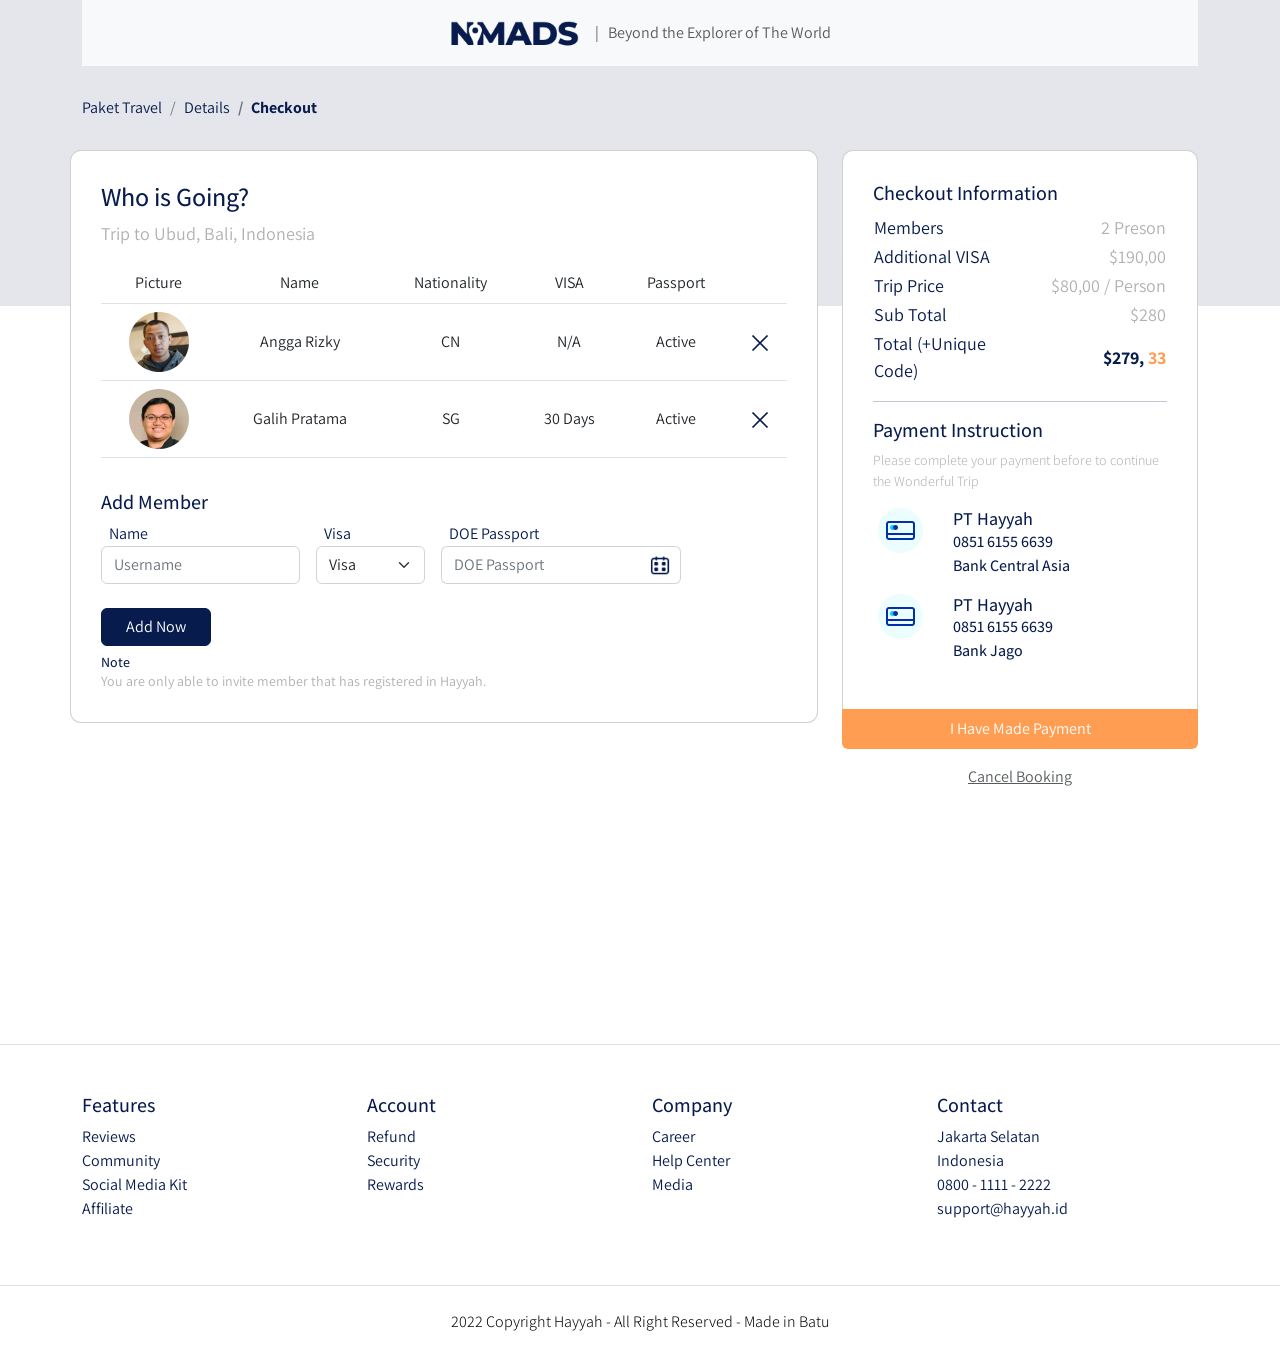
==== commit 2ff08c9d: "Changes to be committed: 	modified:   checkout.html 	modified:   details.html 	modified:   frontend/" ====
--- a/checkout.html
+++ b/checkout.html
@@ -131,16 +131,16 @@
 
                                 <div class="member mt-3">
                                     <h2>Add Member</h2>
-                                    <form class="d-flex flex-row align-items-center flex-wrap">
+                                    <form class="d-flex flex-md-row align-items-center flex-wrap">
                                         <div class="row">
-                                            <div class="col">
+                                            <div class="col me-3">
                                                 <label for="username" class="sr-only ms-2">Name</label>
                                                 <input type="text" class="form-control mb-2 me-sm-2" name="username" id="username" placeholder="Username">
                                             </div>
                                         </div>
 
                                         <div class="row">
-                                            <div class="col ms-3">
+                                            <div class="col me-3">
                                                 <label for="visa" class="sr-only ms-2">Visa</label>
                                                 <select name="visa" id="visa" class="form-select mb-2 me-sm-2">
                                                     <option value="visa" selected>Visa</option>
@@ -151,7 +151,7 @@
                                         </div>
 
                                         <div class="row">
-                                            <div class="col ms-3">
+                                            <div class="col me-3">
                                                 <label for="doePassport" class="sr-only ms-2">DOE Passport</label>
                                                 <div class="input-group mb-2 me-sm-2">
                                                     <input type="text" name="doePassport" id="doePassport" class="form-control datepicker" placeholder="DOE Passport">
@@ -160,7 +160,7 @@
                                         </div>
 
                                         <div class="row">
-                                            <div class="col ms-3 mt-3">
+                                            <div class="col me-3 mt-3">
                                                 <button type="submit" class="btn btn-add-now px-4">Add Now</button>
                                             </div>
                                         </div>
@@ -176,41 +176,80 @@
 
                         <div class="col-lg-4">
                             <div class="card card-details card-right">
-                                <h2>Members are Going</h2>
-
-                                <div class="members my-2">
-                                    <img src="frontend/images/avatar-2@2x.png" class="members-img me-1">
-                                    <img src="frontend/images/avatar-3@2x.png" class="members-img me-1">
-                                    <img src="frontend/images/avatar-4@2x.png" class="members-img me-1">
-                                    <img src="frontend/images/avatar-5@2x.png" class="members-img me-1">
-                                    <img src="frontend/images/avatar-2@2x.png" class="members-img me-1">
+                                <h2>Checkout Information</h2>
+                                <table class="trip-information">
+                                    <tr>
+                                        <th width="50%">Members</th>
+                                        <td width="50%" class="text-end">2 Preson</td>
+                                    </tr>
+                                    <tr>
+                                        <th width="50%">Additional VISA</th>
+                                        <td width="50%" class="text-end">$190,00</td>
+                                    </tr>
+                                    <tr>
+                                        <th width="50%">Trip Price</th>
+                                        <td width="50%" class="text-end">$80,00 / Person</td>
+                                    </tr>
+                                    <tr>
+                                        <th width="50%">Sub Total</th>
+                                        <td width="50%" class="text-end">$280</td>
+                                    </tr>
+                                    <tr>
+                                        <th width="50%">Total (+Unique Code)</th>
+                                        <td width="50%" class="text-end text-total">
+                                            <span class="text-blue">$279,</span>
+                                            <span class="text-orange">33</span></td>
+                                    </tr>
+                                </table>
+
+                                <hr>
+
+                                <h2>Payment Instruction</h2>
+                                <p class="payment-instructions">
+                                    Please complete your payment before to continue the Wonderful Trip
+                                </p>
+
+                                <div class="bank">
+                                    <div class="row align-items-start bank-item">
+                                        <div class="col-3 text-center">
+                                            <img src="frontend/images/ic_bank@2x.png" alt="bank image" class="bank-image">
+                                        </div>
+
+                                        <div class="col-9 description">
+                                            <h3>PT Hayyah</h3>
+                                            <p>
+                                                0851 6155 6639
+                                                <br>
+                                                Bank Central Asia
+                                            </p>
+                                        </div>
+                                    </div>
+
+                                    <div class="row align-items-start bank-item">
+                                        <div class="col-3 text-center">
+                                            <img src="frontend/images/ic_bank@2x.png" alt="bank image" class="bank-image">
+                                        </div>
+
+                                        <div class="col-9 description">
+                                            <h3>PT Hayyah</h3>
+                                            <p>
+                                                0851 6155 6639
+                                                <br>
+                                                Bank Jago
+                                            </p>
+                                        </div>
+                                    </div>
                                 </div>
-
-                                <hr>
-
-                                <h2>Trip Information</h2>
-                                <table class="trip-information">
-                                    <tr>
-                                        <th width="50%">Date of Departure</th>
-                                        <td width="50%">22 Aug, 2022</td>
-                                    </tr>
-                                    <tr>
-                                        <th width="50%">Duration</th>
-                                        <td width="50%">4 Days, 3 Nights</td>
-                                    </tr>
-                                    <tr>
-                                        <th width="50%">Type</th>
-                                        <td width="50%">Open Trip</td>
-                                    </tr>
-                                    <tr>
-                                        <th width="50%">Price</th>
-                                        <td width="50%">$8,000 / Person</td>
-                                    </tr>
-                                </table>
                             </div>
 
                             <div class="join-container">
-                                <a href="#" class="btn d-block btn-join-now mt-3 py-2">Join Now</a>
+                                <a href="success.html" class="btn d-block btn-join-now mt-3 py-2">I Have Made Payment</a>
+                            </div>
+
+                            <div class="text-center mt-3">
+                                <a href="details.html" class="text-muted">
+                                    Cancel Booking
+                                </a>
                             </div>
                         </div>
                     </div>
--- a/frontend/styles/style.css
+++ b/frontend/styles/style.css
@@ -261,6 +261,11 @@
   font-size: 18px;
   color: #B1B1B1;
 }
+.section-details-content .card-details h3 {
+  font-weight: 500;
+  font-size: 14px;
+  color: #071C4D;
+}
 .section-details-content .card-details .trip-information th {
   font-weight: 400;
   font-size: 18px;
@@ -271,10 +276,31 @@
   font-size: 18px;
   color: #B1B1B1;
 }
-.section-details-content .card-details h3 {
-  font-weight: 600;
+.section-details-content .card-details .trip-information .text-blue {
+  color: #071C4D;
+  font-weight: bold;
+}
+.section-details-content .card-details .trip-information .text-orange {
+  color: #FF9E53;
+  font-weight: bold;
+}
+.section-details-content .card-details .payment-instructions {
+  font-weight: 300;
   font-size: 14px;
-  color: #071C4D;
+  color: #B1B1B1;
+}
+.section-details-content .card-details .bank .bank-item h3 {
+  font-size: 18px;
+  color: #071C4D;
+  margin-bottom: 0;
+}
+.section-details-content .card-details .bank .bank-item .description p {
+  font-size: 16px;
+  font-weight: 500;
+  color: #071C4D;
+}
+.section-details-content .card-details .bank .bank-item .bank-image {
+  width: 45px;
 }
 .section-details-content .card-details .disclaimer {
   font-weight: 400;
@@ -356,4 +382,32 @@
   background-color: #ffaf71;
   border: #ffaf71;
   color: #FFFFFF;
+}
+
+.section-success {
+  height: 90vh;
+}
+.section-success img {
+  width: 266px;
+}
+.section-success h1 {
+  font-weight: 600;
+  font-size: 26px;
+  color: #071C4D;
+}
+.section-success p {
+  font-weight: 300;
+  font-size: 18px;
+  color: #B1B1B1;
+}
+.section-success .btn-home-page {
+  border-radius: 4px;
+  background-color: #071C4D;
+  border-color: #071C4D;
+  color: #FFFFFF;
+}
+.section-success .btn-home-page:hover {
+  background-color: #13327a;
+  border-color: #13327a;
+  color: #FFFFFF;
 }/*# sourceMappingURL=style.css.map */
